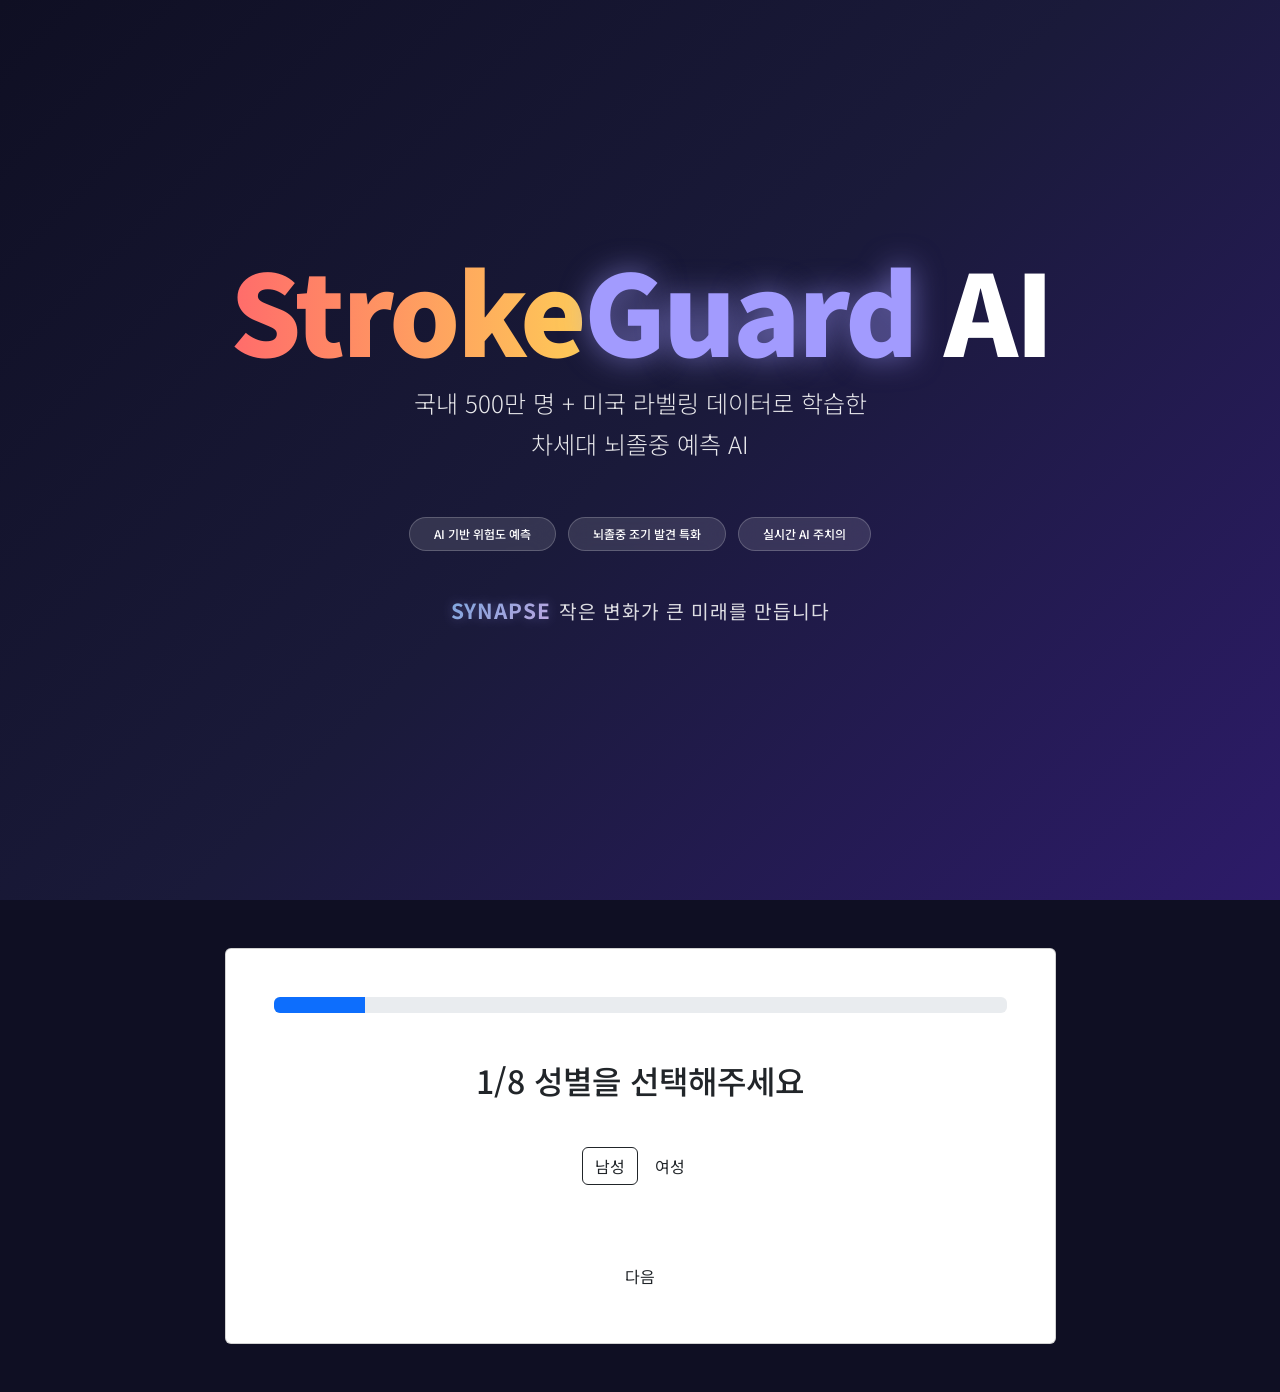
==== templates/index.html @ 47cb6ace "Update index.html" ====
<!DOCTYPE html>
<html lang="ko">
<head>
    <meta charset="UTF-8">
    <meta name="viewport" content="width=device-width, initial-scale=1">
    <title>StrokeGuard AI</title>

    <link href="https://cdn.jsdelivr.net/npm/bootstrap@5.3.3/dist/css/bootstrap.min.css" rel="stylesheet">
    <link href="https://fonts.googleapis.com/css2?family=Noto+Sans+KR:wght@300;400;500;700&display=swap" rel="stylesheet">
    <link href="https://cdnjs.cloudflare.com/ajax/libs/font-awesome/6.5.0/css/all.min.css" rel="stylesheet">

    <style>
        body {margin:0;background:#0f0f23;color:white;font-family:'Noto Sans KR',sans-serif;overflow-x:hidden}

        .hero{
            min-height:100vh;
            background:linear-gradient(135deg,#0f0f23 0%,#1a1a3a 50%,#2d1b69 100%);
            display:flex;align-items:center;justify-content:center;position:relative
        }
        .hero::before{
            content:'';position:absolute;top:0;left:0;right:0;bottom:0;
            background:url('https://images.unsplash.com/photo-1638207213803-3c093c7cd506?auto=format&fit=crop&q=80') center/cover;opacity:0.15
        }
        .hero-content{position:relative;z-index:2;max-width:900px;text-align:center;padding:0 20px}

        .title{font-size:clamp(4rem,10vw,7rem);font-weight:900;letter-spacing:-3px;margin:0 0 1.5rem;line-height:0.9;}
        .stroke{background:linear-gradient(90deg,#ff6b6b,#feca57);-webkit-background-clip:text;-webkit-text-fill-color:transparent;}
        .guard{color:#a29bfe;text-shadow:0 0 30px rgba(162,155,254,0.6)}

        .subtitle{font-size:1.5rem;font-weight:300;margin-bottom:3rem;opacity:0.9;line-height:1.7}

        .badge{
            background:rgba(255,255,255,0.12);
            backdrop-filter:blur(10px);
            border:1px solid rgba(255,255,255,0.2);
            padding:10px 24px;border-radius:50px;font-weight:500;margin:4px
        }

        /* 시냅스 문구 - 캡처 디자인 재현 */
        .tagline{
            margin-top:40px;
            font-size:1.2rem;
            opacity:0.85;
            letter-spacing:1px;
        }
        .tagline .icon{
            font-weight:700;
            font-size:1.3rem;
            margin-right:8px;
            background:linear-gradient(135deg,#8ec5fc,#e0c3fc);
            -webkit-background-clip:text;
            -webkit-text-fill-color:transparent;
            text-shadow:0 0 12px rgba(160,160,255,0.4);
        }

        /* 결과창 색감 개선 */
        .result-high{
            background:linear-gradient(135deg,#ff4d4d,#ff7b6b,#ff9966) !important;
        }
        .result-low{
            background:linear-gradient(135deg,#3aa0ff,#5bbcff,#6bc1ff) !important;
        }

        .result-text-box{
            word-break:break-word;
            white-space:pre-line;
            font-size:1.45rem;
            line-height:1.8;
            padding:25px;
            margin-top:15px;
        }
    </style>
</head>

<body>

<!-- HERO -->
<div class="hero">
    <div class="hero-content">

        <h1 class="title"><span class="stroke">Stroke</span><span class="guard">Guard</span> AI</h1>

        <p class="subtitle">국내 500만 명 + 미국 라벨링 데이터로 학습한<br>차세대 뇌졸중 예측 AI</p>

        <div class="badges">
            <span class="badge">AI 기반 위험도 예측</span>
            <span class="badge">뇌졸중 조기 발견 특화</span>
            <span class="badge">실시간 AI 주치의</span>
        </div>

        <p class="tagline text-center">
            <span class="icon">SYNAPSE</span>작은 변화가 큰 미래를 만듭니다
        </p>

    </div>
</div>


<!-- SURVEY -->
<div class="container my-5" id="survey">
    <div class="row justify-content-center">
        <div class="col-lg-9">
            <div class="card p-5">

                <div class="progress mb-5"><div class="progress-bar" id="prog" style="width:12.5%"></div></div>
                <h2 class="text-center mb-5" id="question">1/8 성별을 선택해주세요</h2>

                <div id="step1" class="text-center mb-4">
                    <button class="btn btn-opt active" data-value="1">남성</button>
                    <button class="btn btn-opt" data-value="2">여성</button>
                </div>

                <div id="step2" class="d-none text-center">
                    <input type="number" class="form-control form-control-lg text-center" id="age" placeholder="나이 (예: 65)">
                </div>

                <div id="step3" class="d-none text-center">
                    <input type="number" class="form-control form-control-lg text-center" id="height" placeholder="키 (cm)">
                    <input type="number" class="form-control form-control-lg text-center mt-3" id="weight" placeholder="몸무게 (kg)">
                </div>

                <div id="step4" class="d-none text-center"><input type="number" class="form-control form-control-lg text-center" id="sbp" placeholder="수축기 혈압 (예: 140)"></div>
                <div id="step5" class="d-none text-center"><input type="number" class="form-control form-control-lg text-center" id="dbp" placeholder="이완기 혈압 (예: 90)"></div>
                <div id="step6" class="d-none text-center"><input type="number" class="form-control form-control-lg text-center" id="glucose" placeholder="공복 혈당 (예: 120)"></div>

                <div id="step7" class="d-none text-center mb-4">
                    <p class="fs-3 fw-bold mb-4">흡연하시나요?</p>
                    <button class="btn btn-opt active" data-value="0">아니오</button>
                    <button class="btn btn-opt" data-value="1">예</button>
                </div>

                <div id="step8" class="d-none text-center mb-4">
                    <p class="fs-3 fw-bold mb-4">음주하시나요?</p>
                    <button class="btn btn-opt active" data-value="0">아니오</button>
                    <button class="btn btn-opt" data-value="1">예</button>
                </div>

                <div class="text-center mt-5">
                    <button id="prev" class="btn btn-outline-secondary btn-lg me-4 d-none">이전</button>
                    <button id="next" class="btn btn-step">다음</button>
                    <button id="submit" class="btn btn-danger btn-lg d-none">지금 예측하기</button>
                </div>

            </div>
        </div>
    </div>
</div>

<!-- RESULT -->
<div class="container my-5 d-none" id="result">
    <div class="row justify-content-center">
        <div class="col-lg-8">
            <div class="card p-5 text-white text-center" id="resultCard"></div>
        </div>
    </div>
</div>

<script>
const questions = [
    "성별을 선택해주세요",
    "나이를 입력해주세요",
    "키와 몸무게를 입력해주세요 (BMI 자동 계산)",
    "수축기 혈압을 입력해주세요",
    "이완기 혈압을 입력해주세요",
    "공복 혈당을 입력해주세요",
    "흡연하시나요?",
    "음주하시나요?"
];

let step = 1;
const data = { gender:1, smoking:0, drinking:0 };

document.querySelectorAll(".btn-opt").forEach(b=>{
    b.onclick = ()=> {
        b.parentNode.querySelectorAll(".btn-opt").forEach(x=>x.classList.remove("active"));
        b.classList.add("active");
    }
});

document.getElementById("next").onclick = ()=>{

    if(step===1) data.gender = document.querySelector("#step1 .active").dataset.value;
    if(step===7) data.smoking = document.querySelector("#step7 .active").dataset.value;
    if(step===8) data.drinking = document.querySelector("#step8 .active").dataset.value;

    if(step===2){
        let age = document.getElementById("age").value;
        if(!age){alert("나이를 입력해주세요");return;}
        data.age = parseFloat(age);
    }

    if(step===3){
        let h = document.getElementById("height").value;
        let w = document.getElementById("weight").value;
        if(!h || !w){ alert("키와 몸무게를 모두 입력해주세요"); return; }
        data.bmi = (w / ((h/100)**2)).toFixed(1);
    }

    if(step===4){
        let v = document.getElementById("sbp").value;
        if(!v){alert("수축기 혈압을 입력해주세요");return;}
        data.sbp = parseFloat(v);
    }

    if(step===5){
        let v = document.getElementById("dbp").value;
        if(!v){alert("이완기 혈압을 입력해주세요");return;}
        data.dbp = parseFloat(v);
    }

    if(step===6){
        let v = document.getElementById("glucose").value;
        if(!v){alert("공복 혈당을 입력해주세요");return;}
        data.glucose = parseFloat(v);
    }

    if(step < 8){
        document.getElementById("step"+step).classList.add("d-none");
        step++;
        document.getElementById("step"+step).classList.remove("d-none");

        document.getElementById("question").innerText = step+"/8 "+questions[step-1];
        document.getElementById("prog").style.width = (step/8)*100 + "%";
        document.getElementById("prev").classList.remove("d-none");

        if(step===8){
            document.getElementById("next").classList.add("d-none");
            document.getElementById("submit").classList.remove("d-none");
        }
    }
};

document.getElementById("prev").onclick = ()=>{
    document.getElementById("step"+step).classList.add("d-none");
    step--;
    document.getElementById("step"+step).classList.remove("d-none");

    document.getElementById("question").innerText = step+"/8 "+questions[step-1];
    document.getElementById("prog").style.width = (step/8)*100 + "%";

    if(step===1) document.getElementById("prev").classList.add("d-none");
    document.getElementById("submit").classList.add("d-none");
    document.getElementById("next").classList.remove("d-none");
};

document.getElementById("submit").onclick = ()=>{

    document.getElementById("survey").classList.add("d-none");
    document.getElementById("result").classList.remove("d-none");

    document.getElementById("resultCard").innerHTML = `
        <h2>AI가 분석 중입니다...</h2>
        <div class="spinner-border text-light" style="width:4rem;height:4rem"></div>
        <p class="mt-4 fs-4">잠시만 기다려주세요</p>
    `;

    fetch("/predict", {
        method:"POST",
        headers:{ "Content-Type":"application/json" },
        body:JSON.stringify(data)
    })
    .then(r=>r.json())
    .then(res=>{
        const card = document.getElementById("resultCard");

        card.classList.remove("result-high","result-low");
        card.classList.add(res.risk_class);

        card.innerHTML = `
            <h1 class="display-1 fw-bold mb-3">${res.prob}%</h1>
            <h2 class="display-5 mb-4">${res.risk_text}군</h2>

            <div class="result-text-box">${res.advice}</div>

            <p class="mt-4" style="font-size:1rem;opacity:0.85;">
                조언 생성 모델: <strong>Groq LLaMA-3.1-8B-Instant</strong>
            </p>

            <button class="btn btn-light btn-lg mt-5 px-5" onclick="location.reload()">다시 검사하기</button>
        `;
    })
    .catch(()=>{
        document.getElementById("resultCard").innerHTML = `
            <h2>서버 오류 발생</h2>
            <button class="btn btn-light mt-4" onclick="location.reload()">다시 시도</button>
        `;
    });
};
</script>

</body>
</html>
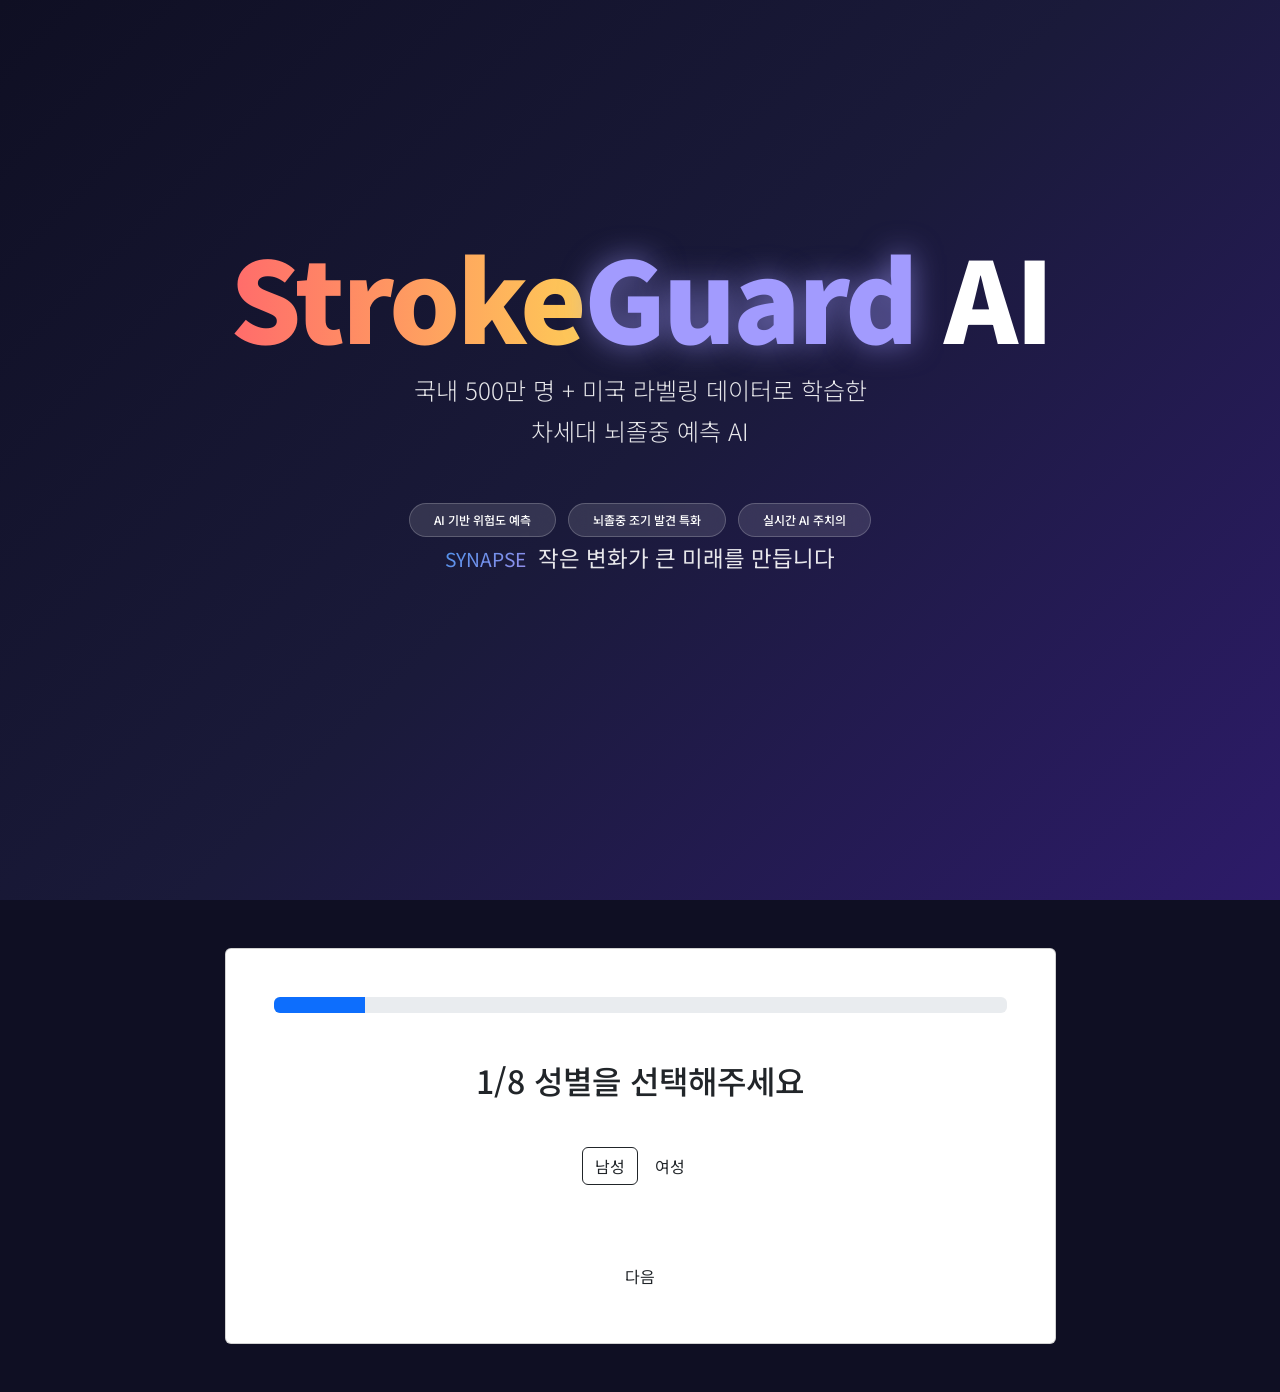
==== commit cf284366: "Update index.html" ====
--- a/templates/index.html
+++ b/templates/index.html
@@ -37,21 +37,21 @@
         }
 
         /* 시냅스 문구 - 캡처 디자인 재현 */
-        .tagline{
-            margin-top:40px;
-            font-size:1.2rem;
-            opacity:0.85;
-            letter-spacing:1px;
-        }
-        .tagline .icon{
-            font-weight:700;
-            font-size:1.3rem;
-            margin-right:8px;
-            background:linear-gradient(135deg,#8ec5fc,#e0c3fc);
-            -webkit-background-clip:text;
-            -webkit-text-fill-color:transparent;
-            text-shadow:0 0 12px rgba(160,160,255,0.4);
-        }
+        .tagline{font-size:1.4rem;font-weight:400;opacity:0.9;margin-bottom: 80px;}
+        .icon{margin-right:12px;background:linear-gradient(135deg,#54a0ff,#a29bfe);-webkit-background-clip:text;-webkit-text-fill-color:transparent;font-size: 1.2rem !important;}
+
+        /* 스크롤 힌트 애니메이션 */
+        .animated-hint {
+            position: absolute;
+            bottom: 40px;
+            left: 0;
+            right: 0;
+            text-align: center;
+            font-size: 1.2rem;
+            opacity: 0.75;
+            animation: scrollFade 1.8s infinite ease-in-out;
+        }
+        
 
         /* 결과창 색감 개선 */
         .result-high{
@@ -164,7 +164,7 @@
     "이완기 혈압을 입력해주세요",
     "공복 혈당을 입력해주세요",
     "흡연하시나요?",
-    "음주하시나요?"
+    "음주하시나요?(주 1회 이상 기준)"
 ];
 
 let step = 1;
@@ -269,16 +269,27 @@
         card.innerHTML = `
             <h1 class="display-1 fw-bold mb-3">${res.prob}%</h1>
             <h2 class="display-5 mb-4">${res.risk_text}군</h2>
-
-            <div class="result-text-box">${res.advice}</div>
-
-            <p class="mt-4" style="font-size:1rem;opacity:0.85;">
-                조언 생성 모델: <strong>Groq LLaMA-3.1-8B-Instant</strong>
-            </p>
-
-            <button class="btn btn-light btn-lg mt-5 px-5" onclick="location.reload()">다시 검사하기</button>
-        `;
-    })
+        
+            <!-- 위험군 기준 안내 -->
+            <div class="p-4 mb-4" 
+                 style="background:rgba(255,255,255,0.12); border-radius:20px; backdrop-filter:blur(10px); text-align:left;">
+                <h4 class="fw-bold mb-3">📊 위험군 분류 기준</h4>
+                <p style="margin:0; line-height:1.7; font-size:1.1rem;">
+                    • <strong>저위험군</strong> : 예측 확률 <strong>< 3%</strong><br>
+                    • <strong>중위험군</strong> : <strong>3% ~ 10%</strong><br>
+                    • <strong>고위험군</strong> : <strong>10% 이상</strong>
+                </p>
+            </div>
+
+    <div class="result-text-box">${res.advice}</div>
+
+    <p class="mt-4" style="font-size:1rem;opacity:0.85;">
+        조언 생성 모델: <strong>Groq LLaMA-3.1-8B-Instant</strong>
+    </p>
+
+    <button class="btn btn-light btn-lg mt-5 px-5" onclick="location.reload()">다시 검사하기</button>
+`;
+
     .catch(()=>{
         document.getElementById("resultCard").innerHTML = `
             <h2>서버 오류 발생</h2>
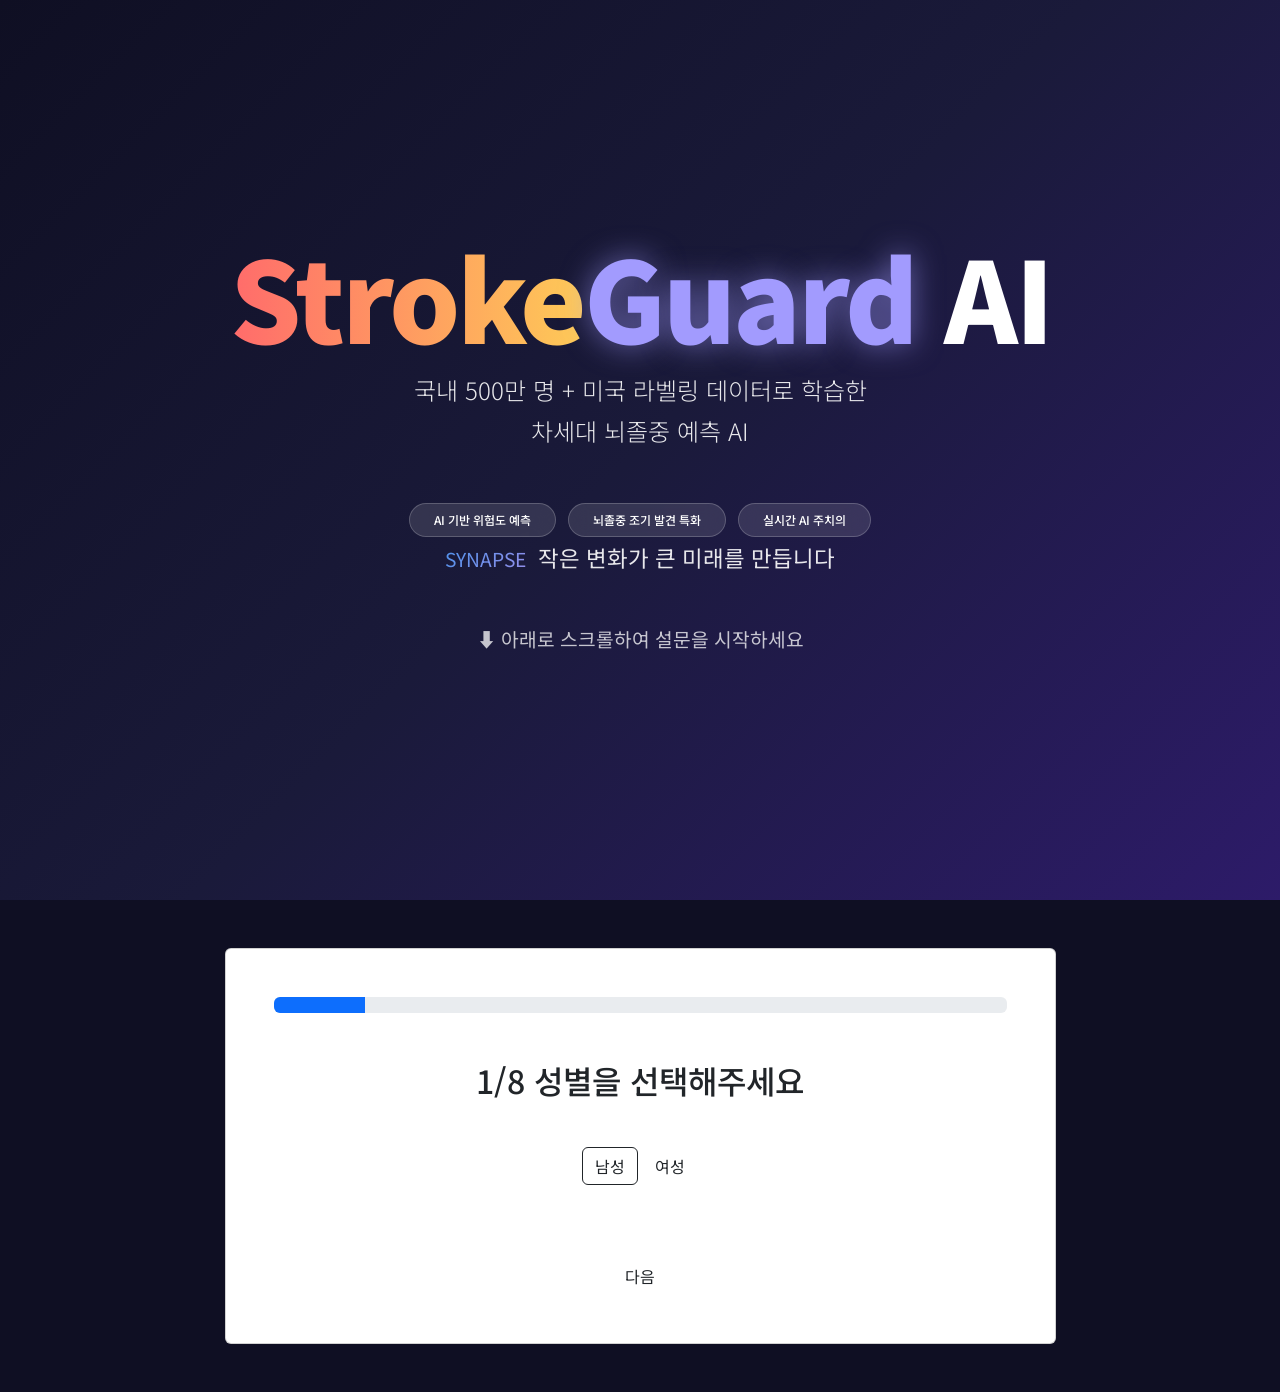
==== commit 5a6c7f38: "Update index.html" ====
--- a/templates/index.html
+++ b/templates/index.html
@@ -88,9 +88,13 @@
             <span class="badge">실시간 AI 주치의</span>
         </div>
 
-        <p class="tagline text-center">
-            <span class="icon">SYNAPSE</span>작은 변화가 큰 미래를 만듭니다
-        </p>
+        <div class="scroll-hint animated-hint" style="bottom: 1px;">
+            ⬇ 아래로 스크롤하여 설문을 시작하세요
+        </div>
+
+        <p class="tagline"><span class="icon">SYNAPSE</span>작은 변화가 큰 미래를 만듭니다</p>
+
+
 
     </div>
 </div>
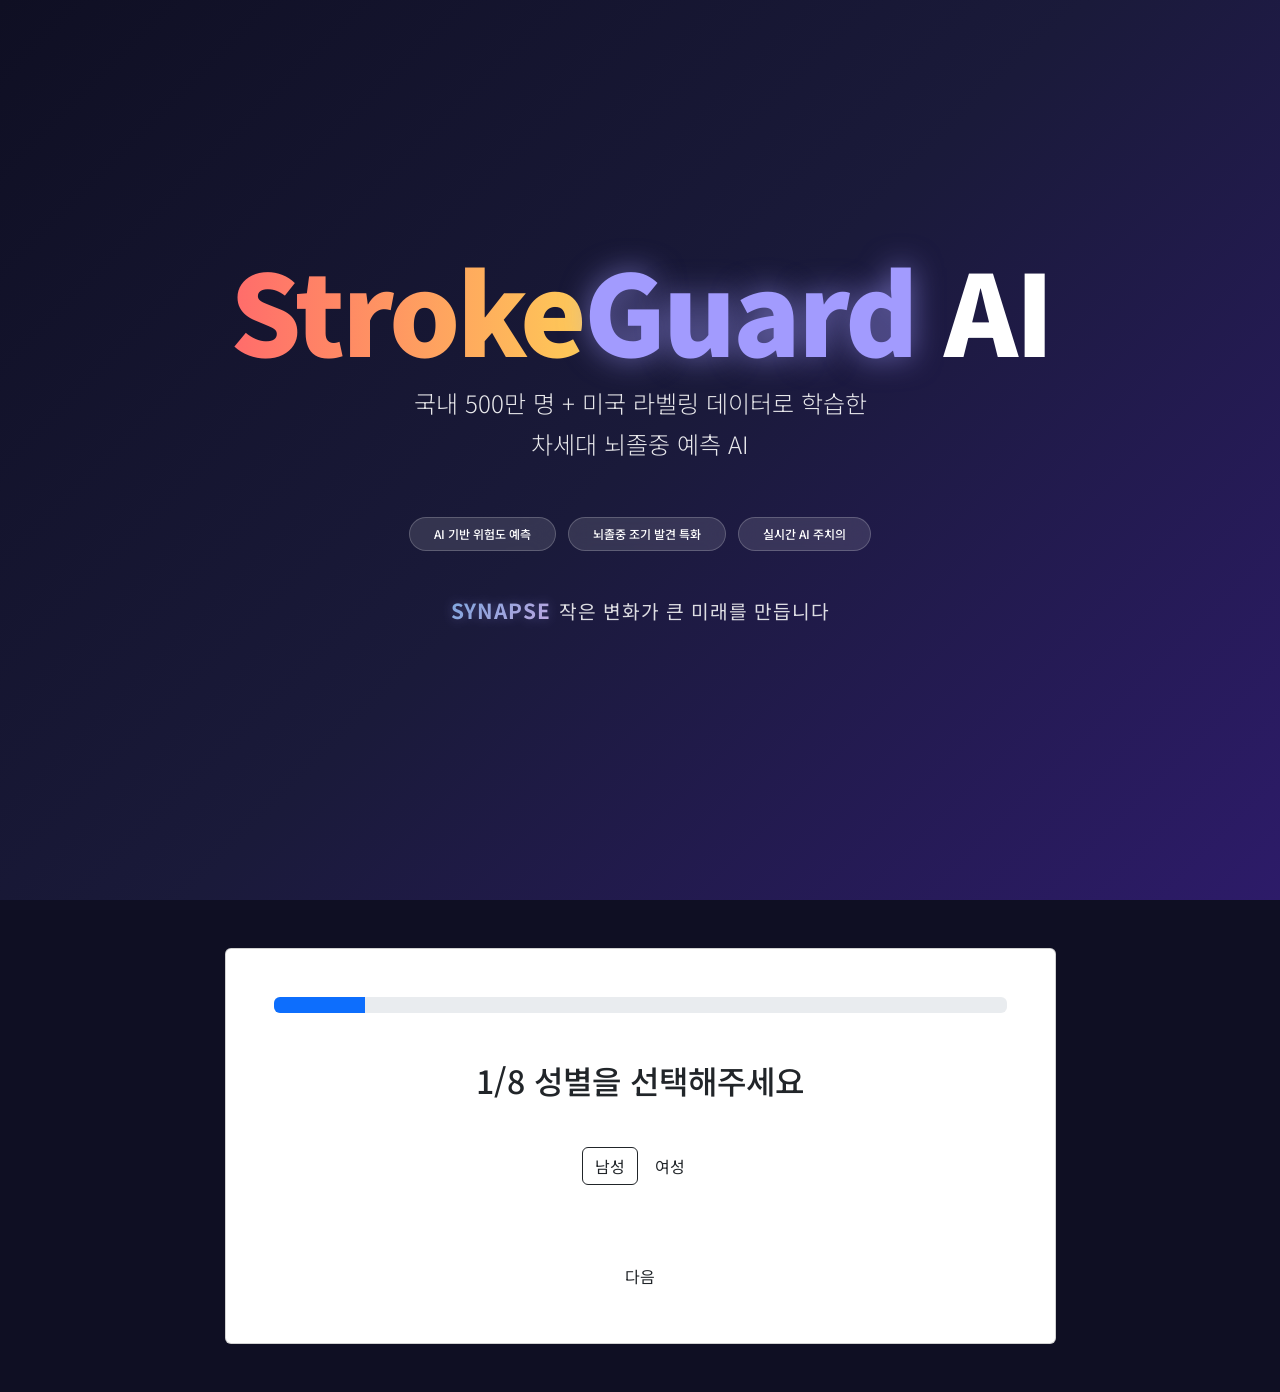
==== commit 083375ad: "Add files via upload" ====
--- a/templates/index.html
+++ b/templates/index.html
@@ -37,21 +37,21 @@
         }
 
         /* 시냅스 문구 - 캡처 디자인 재현 */
-        .tagline{font-size:1.4rem;font-weight:400;opacity:0.9;margin-bottom: 80px;}
-        .icon{margin-right:12px;background:linear-gradient(135deg,#54a0ff,#a29bfe);-webkit-background-clip:text;-webkit-text-fill-color:transparent;font-size: 1.2rem !important;}
-
-        /* 스크롤 힌트 애니메이션 */
-        .animated-hint {
-            position: absolute;
-            bottom: 40px;
-            left: 0;
-            right: 0;
-            text-align: center;
-            font-size: 1.2rem;
-            opacity: 0.75;
-            animation: scrollFade 1.8s infinite ease-in-out;
-        }
-        
+        .tagline{
+            margin-top:40px;
+            font-size:1.2rem;
+            opacity:0.85;
+            letter-spacing:1px;
+        }
+        .tagline .icon{
+            font-weight:700;
+            font-size:1.3rem;
+            margin-right:8px;
+            background:linear-gradient(135deg,#8ec5fc,#e0c3fc);
+            -webkit-background-clip:text;
+            -webkit-text-fill-color:transparent;
+            text-shadow:0 0 12px rgba(160,160,255,0.4);
+        }
 
         /* 결과창 색감 개선 */
         .result-high{
@@ -88,13 +88,9 @@
             <span class="badge">실시간 AI 주치의</span>
         </div>
 
-        <div class="scroll-hint animated-hint" style="bottom: 1px;">
-            ⬇ 아래로 스크롤하여 설문을 시작하세요
-        </div>
-
-        <p class="tagline"><span class="icon">SYNAPSE</span>작은 변화가 큰 미래를 만듭니다</p>
-
-
+        <p class="tagline text-center">
+            <span class="icon">SYNAPSE</span>작은 변화가 큰 미래를 만듭니다
+        </p>
 
     </div>
 </div>
@@ -168,7 +164,7 @@
     "이완기 혈압을 입력해주세요",
     "공복 혈당을 입력해주세요",
     "흡연하시나요?",
-    "음주하시나요?(주 1회 이상 기준)"
+    "음주하시나요?"
 ];
 
 let step = 1;
@@ -273,27 +269,16 @@
         card.innerHTML = `
             <h1 class="display-1 fw-bold mb-3">${res.prob}%</h1>
             <h2 class="display-5 mb-4">${res.risk_text}군</h2>
-        
-            <!-- 위험군 기준 안내 -->
-            <div class="p-4 mb-4" 
-                 style="background:rgba(255,255,255,0.12); border-radius:20px; backdrop-filter:blur(10px); text-align:left;">
-                <h4 class="fw-bold mb-3">📊 위험군 분류 기준</h4>
-                <p style="margin:0; line-height:1.7; font-size:1.1rem;">
-                    • <strong>저위험군</strong> : 예측 확률 <strong>< 3%</strong><br>
-                    • <strong>중위험군</strong> : <strong>3% ~ 10%</strong><br>
-                    • <strong>고위험군</strong> : <strong>10% 이상</strong>
-                </p>
-            </div>
-
-    <div class="result-text-box">${res.advice}</div>
-
-    <p class="mt-4" style="font-size:1rem;opacity:0.85;">
-        조언 생성 모델: <strong>Groq LLaMA-3.1-8B-Instant</strong>
-    </p>
-
-    <button class="btn btn-light btn-lg mt-5 px-5" onclick="location.reload()">다시 검사하기</button>
-`;
-
+
+            <div class="result-text-box">${res.advice}</div>
+
+            <p class="mt-4" style="font-size:1rem;opacity:0.85;">
+                조언 생성 모델: <strong>Groq LLaMA-3.1-8B-Instant</strong>
+            </p>
+
+            <button class="btn btn-light btn-lg mt-5 px-5" onclick="location.reload()">다시 검사하기</button>
+        `;
+    })
     .catch(()=>{
         document.getElementById("resultCard").innerHTML = `
             <h2>서버 오류 발생</h2>
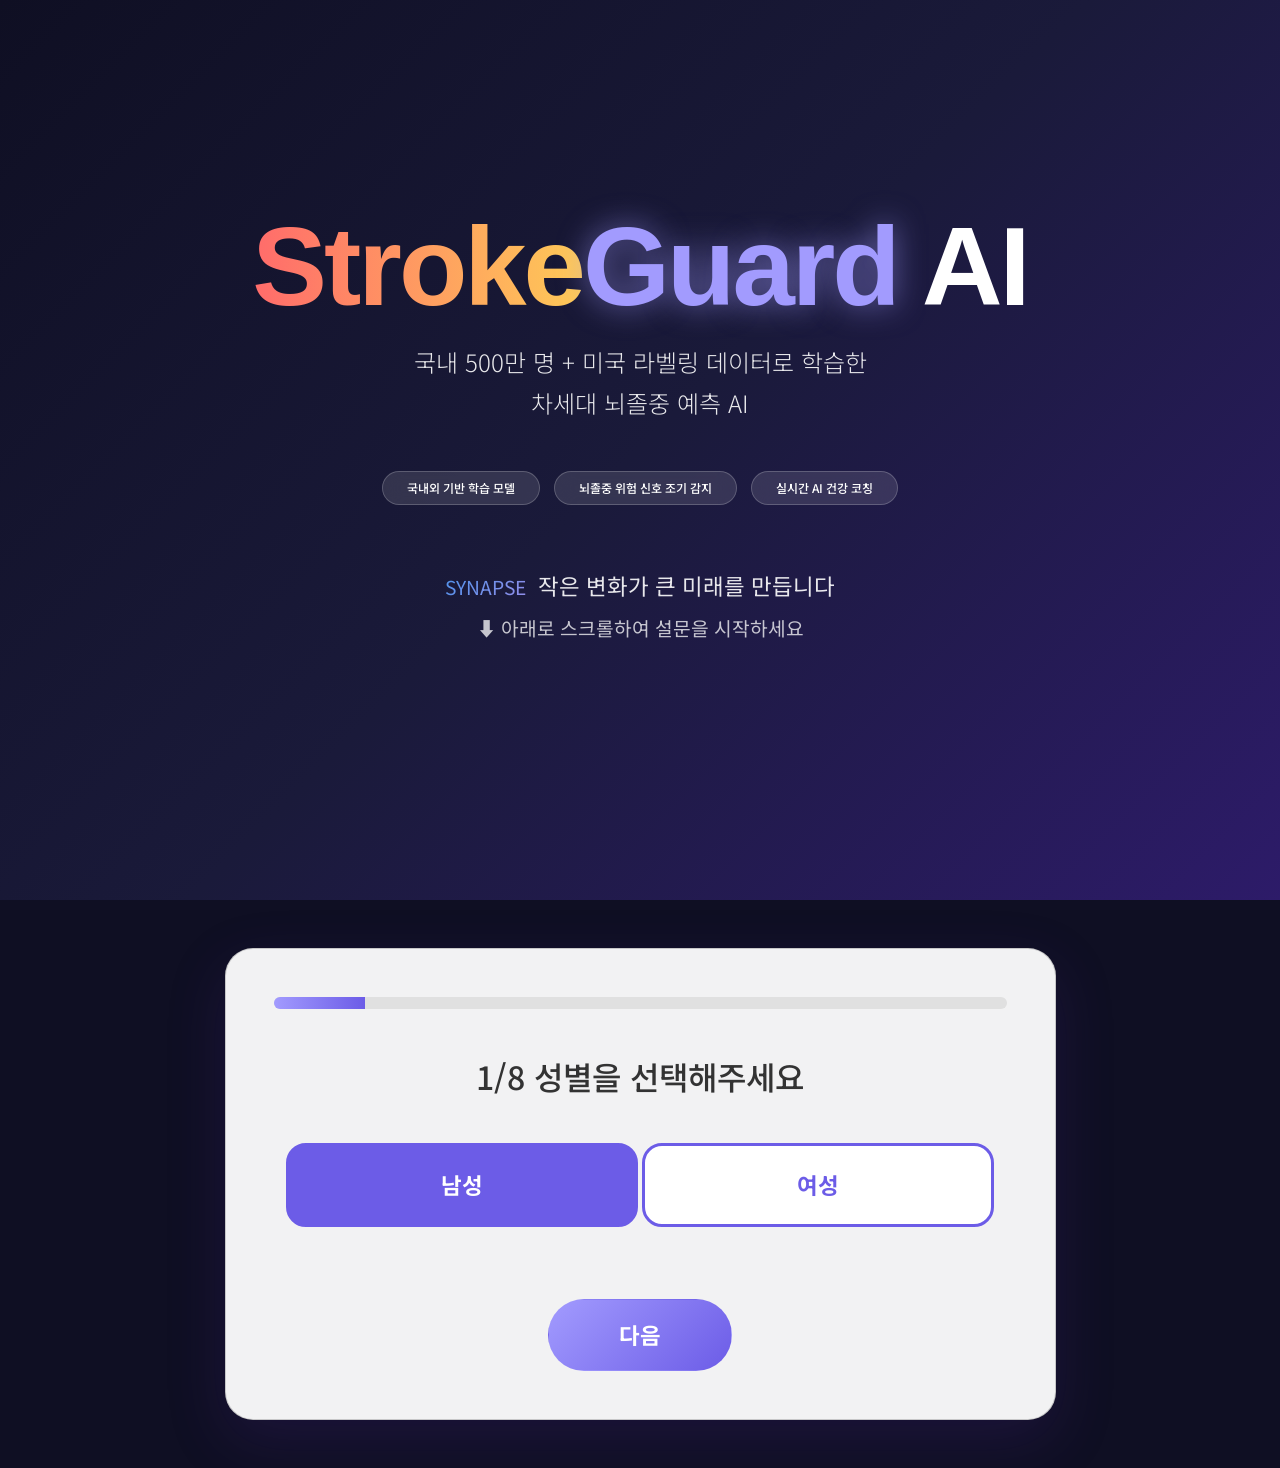
==== commit e66a4883: "Update index.html" ====
--- a/templates/index.html
+++ b/templates/index.html
@@ -4,71 +4,37 @@
     <meta charset="UTF-8">
     <meta name="viewport" content="width=device-width, initial-scale=1">
     <title>StrokeGuard AI</title>
-
     <link href="https://cdn.jsdelivr.net/npm/bootstrap@5.3.3/dist/css/bootstrap.min.css" rel="stylesheet">
-    <link href="https://fonts.googleapis.com/css2?family=Noto+Sans+KR:wght@300;400;500;700&display=swap" rel="stylesheet">
+    <link href="https://fonts.googleapis.com/css2?family=Yoon+Gothic+700:wght@700&family=Noto+Sans+KR:wght@300;400;500;700&display=swap" rel="stylesheet">
     <link href="https://cdnjs.cloudflare.com/ajax/libs/font-awesome/6.5.0/css/all.min.css" rel="stylesheet">
 
     <style>
         body {margin:0;background:#0f0f23;color:white;font-family:'Noto Sans KR',sans-serif;overflow-x:hidden}
-
-        .hero{
-            min-height:100vh;
-            background:linear-gradient(135deg,#0f0f23 0%,#1a1a3a 50%,#2d1b69 100%);
-            display:flex;align-items:center;justify-content:center;position:relative
-        }
-        .hero::before{
-            content:'';position:absolute;top:0;left:0;right:0;bottom:0;
-            background:url('https://images.unsplash.com/photo-1638207213803-3c093c7cd506?auto=format&fit=crop&q=80') center/cover;opacity:0.15
-        }
-        .hero-content{position:relative;z-index:2;max-width:900px;text-align:center;padding:0 20px}
-
-        .title{font-size:clamp(4rem,10vw,7rem);font-weight:900;letter-spacing:-3px;margin:0 0 1.5rem;line-height:0.9;}
-        .stroke{background:linear-gradient(90deg,#ff6b6b,#feca57);-webkit-background-clip:text;-webkit-text-fill-color:transparent;}
+        .hero{min-height:100vh;background:linear-gradient(135deg,#0f0f23,#1a1a3a,#2d1b69);display:flex;align-items:center;justify-content:center;position:relative}
+        .hero::before{content:'';position:absolute;top:0;left:0;right:0;bottom:0;background:url('https://images.unsplash.com/photo-1638207213803-3c093c7cd506?ixlib=rb-4.0.3&auto=format&fit=crop&q=80') center/cover;opacity:0.15}
+        .hero-content{position:relative;z-index:2;max-width:900px;text-align:center;padding:0 20px;}
+        .title{font-size:clamp(4rem,10vw,7rem);font-weight:900;letter-spacing:-3px;margin:0 0 1.5rem;line-height:0.9;font-family:'Yoon Gothic 700',sans-serif}
+        .stroke{background:linear-gradient(90deg,#ff6b6b,#feca57);-webkit-background-clip:text;-webkit-text-fill-color:transparent}
         .guard{color:#a29bfe;text-shadow:0 0 30px rgba(162,155,254,0.6)}
-
-        .subtitle{font-size:1.5rem;font-weight:300;margin-bottom:3rem;opacity:0.9;line-height:1.7}
-
-        .badge{
-            background:rgba(255,255,255,0.12);
-            backdrop-filter:blur(10px);
-            border:1px solid rgba(255,255,255,0.2);
-            padding:10px 24px;border-radius:50px;font-weight:500;margin:4px
-        }
-
-        /* 시냅스 문구 - 캡처 디자인 재현 */
-        .tagline{
-            margin-top:40px;
-            font-size:1.2rem;
-            opacity:0.85;
-            letter-spacing:1px;
-        }
-        .tagline .icon{
-            font-weight:700;
-            font-size:1.3rem;
-            margin-right:8px;
-            background:linear-gradient(135deg,#8ec5fc,#e0c3fc);
-            -webkit-background-clip:text;
-            -webkit-text-fill-color:transparent;
-            text-shadow:0 0 12px rgba(160,160,255,0.4);
-        }
-
-        /* 결과창 색감 개선 */
-        .result-high{
-            background:linear-gradient(135deg,#ff4d4d,#ff7b6b,#ff9966) !important;
-        }
-        .result-low{
-            background:linear-gradient(135deg,#3aa0ff,#5bbcff,#6bc1ff) !important;
-        }
-
-        .result-text-box{
-            word-break:break-word;
-            white-space:pre-line;
-            font-size:1.45rem;
-            line-height:1.8;
-            padding:25px;
-            margin-top:15px;
-        }
+        .subtitle{font-size:1.5rem;font-weight:300;margin:0 0 3rem;opacity:0.9;line-height:1.7}
+        .badges{display:flex;flex-wrap:wrap;gap:14px;justify-content:center;margin:0 0 4rem}
+        .badge{background:rgba(255,255,255,0.12);backdrop-filter:blur(10px);border:1px solid rgba(255,255,255,0.2);padding:10px 24px;border-radius:50px;font-weight:500;transition:all 0.3s}
+        .badge:hover{background:rgba(162,155,254,0.3);transform:translateY(-3px)}
+        .tagline{font-size:1.4rem;font-weight:400;opacity:0.9;margin-bottom:80px;}
+        .icon{margin-right:12px;background:linear-gradient(135deg,#54a0ff,#a29bfe);-webkit-background-clip:text;-webkit-text-fill-color:transparent;font-size:1.2rem!important}
+        .animated-hint{position:absolute;bottom:40px;left:0;right:0;text-align:center;font-size:1.2rem;opacity:.75;animation:scrollFade 1.8s infinite ease-in-out}
+        @keyframes scrollFade{0%{opacity:.3;transform:translateY(0)}50%{opacity:1;transform:translateY(6px)}100%{opacity:.3;transform:translateY(0)}}
+        .card{background:rgba(255,255,255,0.95);color:#333;border-radius:28px;box-shadow:0 20px 60px rgba(80,40,150,0.2);}
+        .btn-opt{width:48%;padding:22px;font-size:1.4rem;border:3px solid #6c5ce7;border-radius:20px;background:white;color:#6c5ce7;font-weight:700}
+        .btn-opt.active,.btn-opt:hover{background:#6c5ce7;color:white}
+        .btn-step{background:linear-gradient(135deg,#a29bfe,#6c5ce7);color:white;padding:18px 70px;border-radius:50px;font-size:1.4rem;font-weight:700}
+        .progress{height:12px;border-radius:12px;background:#e0e0e0}
+        .progress-bar{background:linear-gradient(90deg,#a29bfe,#6c5ce7)}
+        .scroll-hint{font-size:0.9rem!important;bottom:10px!important;opacity:.8}
+        .result-high{background:#ff6b6b!important;color:white!important}
+        .result-low{background:#6c5ce7!important;color:white!important}
+        #resultCard{background:rgba(255,255,255,0.05);color:white;border-radius:30px}
+        .result-text-box{font-size:1.3rem;line-height:1.7;margin-top:20px;opacity:.95}
     </style>
 </head>
 
@@ -77,21 +43,17 @@
 <!-- HERO -->
 <div class="hero">
     <div class="hero-content">
-
         <h1 class="title"><span class="stroke">Stroke</span><span class="guard">Guard</span> AI</h1>
-
         <p class="subtitle">국내 500만 명 + 미국 라벨링 데이터로 학습한<br>차세대 뇌졸중 예측 AI</p>
 
         <div class="badges">
-            <span class="badge">AI 기반 위험도 예측</span>
-            <span class="badge">뇌졸중 조기 발견 특화</span>
-            <span class="badge">실시간 AI 주치의</span>
+            <span class="badge">국내외 기반 학습 모델</span>
+            <span class="badge">뇌졸중 위험 신호 조기 감지</span>
+            <span class="badge">실시간 AI 건강 코칭</span>
         </div>
 
-        <p class="tagline text-center">
-            <span class="icon">SYNAPSE</span>작은 변화가 큰 미래를 만듭니다
-        </p>
-
+        <div class="animated-hint">⬇ 아래로 스크롤하여 설문을 시작하세요</div>
+        <p class="tagline"><span class="icon">SYNAPSE</span>작은 변화가 큰 미래를 만듭니다</p>
     </div>
 </div>
 
@@ -100,39 +62,54 @@
 <div class="container my-5" id="survey">
     <div class="row justify-content-center">
         <div class="col-lg-9">
+
             <div class="card p-5">
-
                 <div class="progress mb-5"><div class="progress-bar" id="prog" style="width:12.5%"></div></div>
+
                 <h2 class="text-center mb-5" id="question">1/8 성별을 선택해주세요</h2>
 
-                <div id="step1" class="text-center mb-4">
-                    <button class="btn btn-opt active" data-value="1">남성</button>
-                    <button class="btn btn-opt" data-value="2">여성</button>
-                </div>
-
-                <div id="step2" class="d-none text-center">
-                    <input type="number" class="form-control form-control-lg text-center" id="age" placeholder="나이 (예: 65)">
-                </div>
-
-                <div id="step3" class="d-none text-center">
-                    <input type="number" class="form-control form-control-lg text-center" id="height" placeholder="키 (cm)">
-                    <input type="number" class="form-control form-control-lg text-center mt-3" id="weight" placeholder="몸무게 (kg)">
-                </div>
-
-                <div id="step4" class="d-none text-center"><input type="number" class="form-control form-control-lg text-center" id="sbp" placeholder="수축기 혈압 (예: 140)"></div>
-                <div id="step5" class="d-none text-center"><input type="number" class="form-control form-control-lg text-center" id="dbp" placeholder="이완기 혈압 (예: 90)"></div>
-                <div id="step6" class="d-none text-center"><input type="number" class="form-control form-control-lg text-center" id="glucose" placeholder="공복 혈당 (예: 120)"></div>
-
-                <div id="step7" class="d-none text-center mb-4">
-                    <p class="fs-3 fw-bold mb-4">흡연하시나요?</p>
-                    <button class="btn btn-opt active" data-value="0">아니오</button>
-                    <button class="btn btn-opt" data-value="1">예</button>
-                </div>
-
-                <div id="step8" class="d-none text-center mb-4">
-                    <p class="fs-3 fw-bold mb-4">음주하시나요?</p>
-                    <button class="btn btn-opt active" data-value="0">아니오</button>
-                    <button class="btn btn-opt" data-value="1">예</button>
+                <!-- STEP 1 -->
+                <div id="step1" class="text-center mb-4 step-block">
+                    <button class="btn-opt active" data-value="1">남성</button>
+                    <button class="btn-opt" data-value="0">여성</button>
+                </div>
+
+                <!-- STEP 2 -->
+                <div id="step2" class="d-none step-block text-center">
+                    <input type="number" id="age" class="form-control form-control-lg text-center" placeholder="만 나이 (예: 45)">
+                </div>
+
+                <!-- STEP 3 -->
+                <div id="step3" class="d-none step-block text-center">
+                    <input type="number" id="height" class="form-control form-control-lg text-center" placeholder="키 (cm)">
+                    <input type="number" id="weight" class="form-control form-control-lg text-center mt-3" placeholder="몸무게 (kg)">
+                </div>
+
+                <!-- STEP 4 -->
+                <div id="step4" class="d-none step-block text-center">
+                    <input type="number" id="sbp" class="form-control form-control-lg text-center" placeholder="수축기 혈압 (예: 130)">
+                </div>
+
+                <!-- STEP 5 -->
+                <div id="step5" class="d-none step-block text-center">
+                    <input type="number" id="dbp" class="form-control form-control-lg text-center" placeholder="이완기 혈압 (예: 85)">
+                </div>
+
+                <!-- STEP 6 -->
+                <div id="step6" class="d-none step-block text-center">
+                    <input type="number" id="glucose" class="form-control form-control-lg text-center" placeholder="공복 혈당 (예: 110)">
+                </div>
+
+                <!-- STEP 7 -->
+                <div id="step7" class="d-none step-block text-center mb-4">
+                    <button class="btn-opt active" data-value="0">비흡연</button>
+                    <button class="btn-opt" data-value="1">흡연</button>
+                </div>
+
+                <!-- STEP 8 -->
+                <div id="step8" class="d-none step-block text-center mb-4">
+                    <button class="btn-opt active" data-value="0">주 1회 미만</button>
+                    <button class="btn-opt" data-value="1">주 1회 이상</button>
                 </div>
 
                 <div class="text-center mt-5">
@@ -146,83 +123,92 @@
     </div>
 </div>
 
+
 <!-- RESULT -->
 <div class="container my-5 d-none" id="result">
     <div class="row justify-content-center">
-        <div class="col-lg-8">
+        <div class="col-lg-9">
             <div class="card p-5 text-white text-center" id="resultCard"></div>
         </div>
     </div>
 </div>
 
+
+
 <script>
-const questions = [
+document.querySelectorAll(".step-block .btn-opt").forEach(btn=>{
+    btn.addEventListener("click",function(){
+        const group=this.closest(".step-block").querySelectorAll(".btn-opt");
+        group.forEach(b=>b.classList.remove("active"));
+        this.classList.add("active");
+    });
+});
+
+const questions=[
     "성별을 선택해주세요",
-    "나이를 입력해주세요",
-    "키와 몸무게를 입력해주세요 (BMI 자동 계산)",
+    "만 나이를 입력해주세요",
+    "키와 몸무게를 입력해주세요",
     "수축기 혈압을 입력해주세요",
     "이완기 혈압을 입력해주세요",
     "공복 혈당을 입력해주세요",
-    "흡연하시나요?",
-    "음주하시나요?"
+    "흡연 여부를 선택해주세요",
+    "음주 여부를 선택해주세요"
 ];
 
-let step = 1;
-const data = { gender:1, smoking:0, drinking:0 };
-
-document.querySelectorAll(".btn-opt").forEach(b=>{
-    b.onclick = ()=> {
-        b.parentNode.querySelectorAll(".btn-opt").forEach(x=>x.classList.remove("active"));
-        b.classList.add("active");
-    }
-});
-
-document.getElementById("next").onclick = ()=>{
-
-    if(step===1) data.gender = document.querySelector("#step1 .active").dataset.value;
-    if(step===7) data.smoking = document.querySelector("#step7 .active").dataset.value;
-    if(step===8) data.drinking = document.querySelector("#step8 .active").dataset.value;
+let step=1;
+const data={gender:1, smoking:0, drinking:0};
+
+document.getElementById("next").onclick=()=>{
+
+    if(step===1) data.gender=Number(document.querySelector("#step1 .active").dataset.value);
 
     if(step===2){
-        let age = document.getElementById("age").value;
-        if(!age){alert("나이를 입력해주세요");return;}
-        data.age = parseFloat(age);
+        let v=document.getElementById("age").value;
+        if(!v) return alert("만 나이를 입력해주세요");
+        data.age=Number(v);
     }
 
     if(step===3){
-        let h = document.getElementById("height").value;
-        let w = document.getElementById("weight").value;
-        if(!h || !w){ alert("키와 몸무게를 모두 입력해주세요"); return; }
-        data.bmi = (w / ((h/100)**2)).toFixed(1);
+        let h=Number(document.getElementById("height").value);
+        let w=Number(document.getElementById("weight").value);
+        if(!h || !w) return alert("키·몸무게를 모두 입력해주세요");
+        data.bmi=Number((w/((h/100)**2)).toFixed(1));
     }
 
     if(step===4){
-        let v = document.getElementById("sbp").value;
-        if(!v){alert("수축기 혈압을 입력해주세요");return;}
-        data.sbp = parseFloat(v);
+        let v=document.getElementById("sbp").value;
+        if(!v) return alert("수축기 혈압을 입력해주세요");
+        data.sbp=Number(v);
     }
 
     if(step===5){
-        let v = document.getElementById("dbp").value;
-        if(!v){alert("이완기 혈압을 입력해주세요");return;}
-        data.dbp = parseFloat(v);
+        let v=document.getElementById("dbp").value;
+        if(!v) return alert("이완기 혈압을 입력해주세요");
+        data.dbp=Number(v);
     }
 
     if(step===6){
-        let v = document.getElementById("glucose").value;
-        if(!v){alert("공복 혈당을 입력해주세요");return;}
-        data.glucose = parseFloat(v);
-    }
-
-    if(step < 8){
-        document.getElementById("step"+step).classList.add("d-none");
+        let v=document.getElementById("glucose").value;
+        if(!v) return alert("공복 혈당을 입력해주세요");
+        data.glucose=Number(v);
+    }
+
+    if(step===7){
+        data.smoking=Number(document.querySelector("#step7 .active").dataset.value);
+    }
+
+    if(step===8){
+        data.drinking=Number(document.querySelector("#step8 .active").dataset.value);
+    }
+
+    if(step<8){
+        document.getElementById(`step${step}`).classList.add("d-none");
         step++;
-        document.getElementById("step"+step).classList.remove("d-none");
-
-        document.getElementById("question").innerText = step+"/8 "+questions[step-1];
-        document.getElementById("prog").style.width = (step/8)*100 + "%";
-        document.getElementById("prev").classList.remove("d-none");
-
+        document.getElementById(`step${step}`).classList.remove("d-none");
+        document.getElementById("question").innerText=`${step}/8 ${questions[step-1]}`;
+        document.getElementById("prog").style.width=`${(step/8)*100}%`;
+
+        if(step>1) document.getElementById("prev").classList.remove("d-none");
         if(step===8){
             document.getElementById("next").classList.add("d-none");
             document.getElementById("submit").classList.remove("d-none");
@@ -230,57 +216,56 @@
     }
 };
 
-document.getElementById("prev").onclick = ()=>{
-    document.getElementById("step"+step).classList.add("d-none");
+document.getElementById("prev").onclick=()=>{
+    document.getElementById(`step${step}`).classList.add("d-none");
     step--;
-    document.getElementById("step"+step).classList.remove("d-none");
-
-    document.getElementById("question").innerText = step+"/8 "+questions[step-1];
-    document.getElementById("prog").style.width = (step/8)*100 + "%";
+    document.getElementById(`step${step}`).classList.remove("d-none");
+    document.getElementById("question").innerText=`${step}/8 ${questions[step-1]}`;
+    document.getElementById("prog").style.width=`${(step/8)*100}%`;
 
     if(step===1) document.getElementById("prev").classList.add("d-none");
     document.getElementById("submit").classList.add("d-none");
     document.getElementById("next").classList.remove("d-none");
 };
 
-document.getElementById("submit").onclick = ()=>{
+
+document.getElementById("submit").onclick=()=>{
+
+    if(Object.values(data).some(v=>v===undefined)){
+        alert("입력되지 않은 항목이 있습니다.");
+        return;
+    }
 
     document.getElementById("survey").classList.add("d-none");
     document.getElementById("result").classList.remove("d-none");
 
-    document.getElementById("resultCard").innerHTML = `
-        <h2>AI가 분석 중입니다...</h2>
-        <div class="spinner-border text-light" style="width:4rem;height:4rem"></div>
-        <p class="mt-4 fs-4">잠시만 기다려주세요</p>
+    document.getElementById("resultCard").innerHTML=`
+        <h2>AI 분석 중...</h2>
+        <div class="spinner-border text-light my-4" style="width:4rem;height:4rem"></div>
     `;
 
-    fetch("/predict", {
+    fetch("/predict",{
         method:"POST",
-        headers:{ "Content-Type":"application/json" },
+        headers:{"Content-Type":"application/json"},
         body:JSON.stringify(data)
     })
     .then(r=>r.json())
     .then(res=>{
-        const card = document.getElementById("resultCard");
+
+        const card=document.getElementById("resultCard");
 
         card.classList.remove("result-high","result-low");
-        card.classList.add(res.risk_class);
-
-        card.innerHTML = `
-            <h1 class="display-1 fw-bold mb-3">${res.prob}%</h1>
-            <h2 class="display-5 mb-4">${res.risk_text}군</h2>
-
-            <div class="result-text-box">${res.advice}</div>
-
-            <p class="mt-4" style="font-size:1rem;opacity:0.85;">
-                조언 생성 모델: <strong>Groq LLaMA-3.1-8B-Instant</strong>
-            </p>
-
+        card.classList.add(res.risk_class || "result-low");
+
+        card.innerHTML=`
+            <h1 class="display-1 fw-bold mb-3">${res.prob || 0}%</h1>
+            <h2 class="display-5 mb-4">${res.risk_text || "저위험"}군</h2>
+            <div class="result-text-box">${res.advice || "AI 조언을 불러오지 못했습니다."}</div>
             <button class="btn btn-light btn-lg mt-5 px-5" onclick="location.reload()">다시 검사하기</button>
         `;
     })
     .catch(()=>{
-        document.getElementById("resultCard").innerHTML = `
+        document.getElementById("resultCard").innerHTML=`
             <h2>서버 오류 발생</h2>
             <button class="btn btn-light mt-4" onclick="location.reload()">다시 시도</button>
         `;
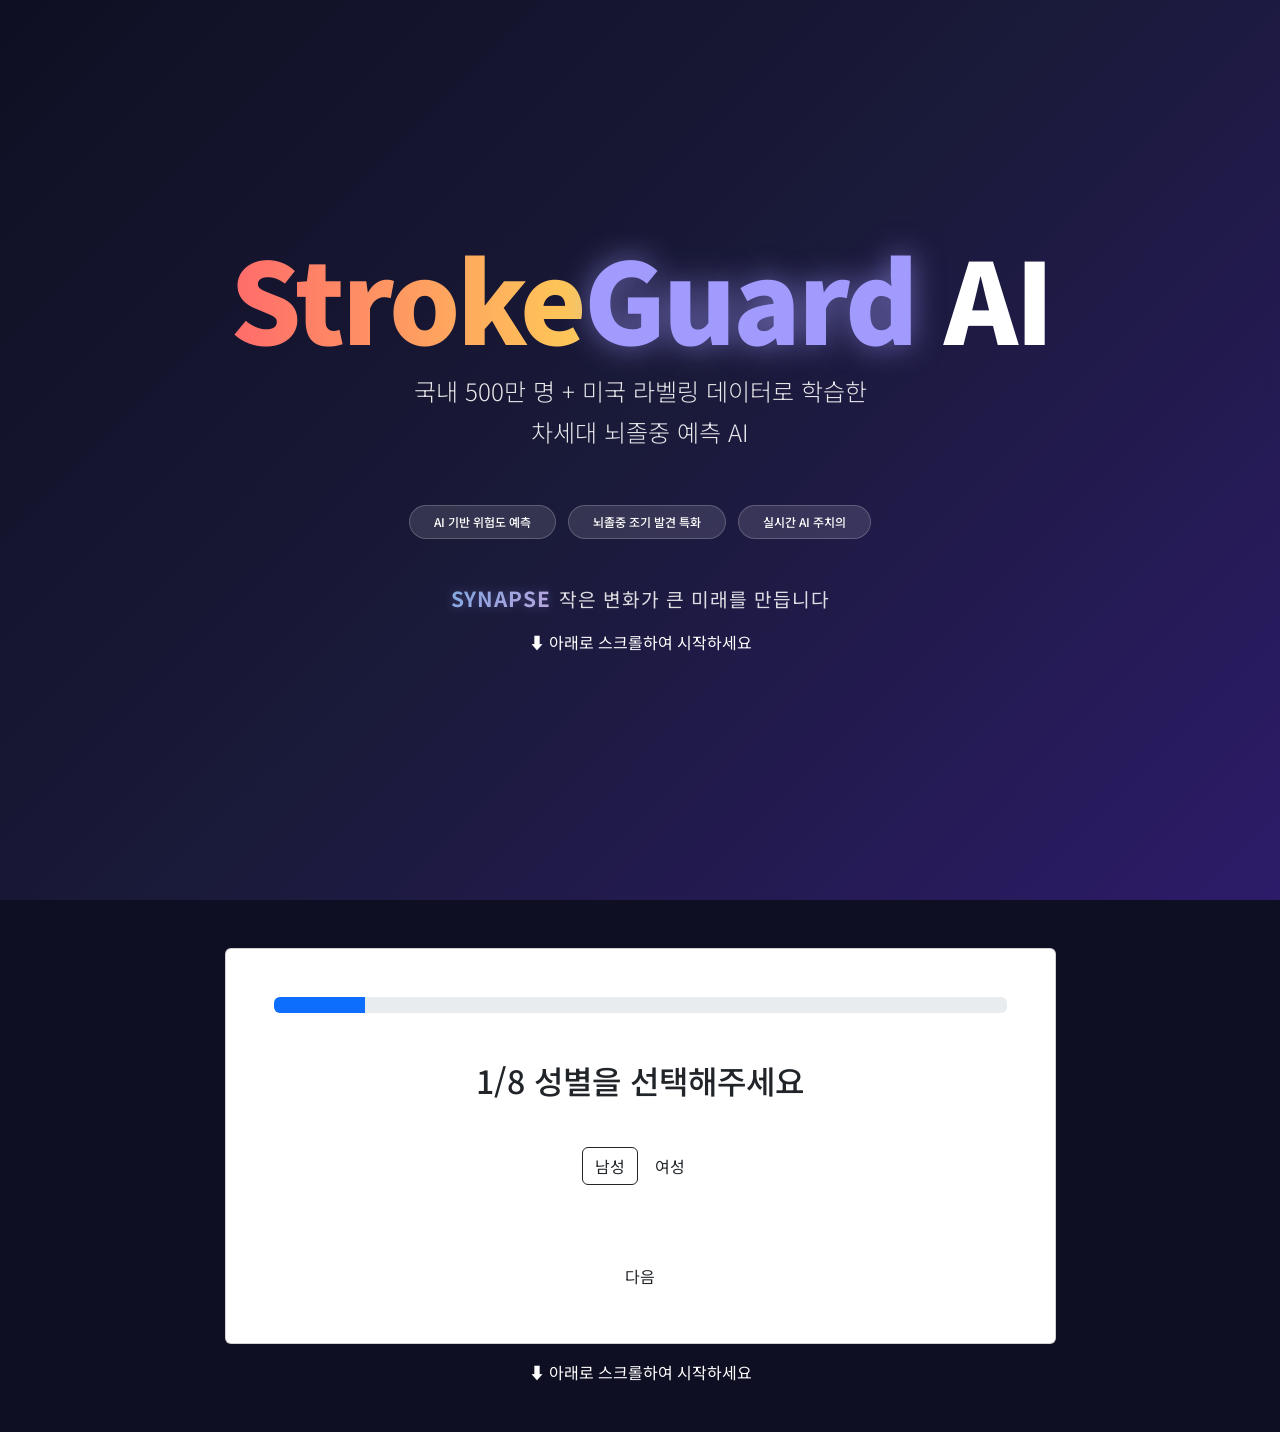
==== commit a7aa92d3: "Add files via upload" ====
--- a/templates/index.html
+++ b/templates/index.html
@@ -4,37 +4,71 @@
     <meta charset="UTF-8">
     <meta name="viewport" content="width=device-width, initial-scale=1">
     <title>StrokeGuard AI</title>
+
     <link href="https://cdn.jsdelivr.net/npm/bootstrap@5.3.3/dist/css/bootstrap.min.css" rel="stylesheet">
-    <link href="https://fonts.googleapis.com/css2?family=Yoon+Gothic+700:wght@700&family=Noto+Sans+KR:wght@300;400;500;700&display=swap" rel="stylesheet">
+    <link href="https://fonts.googleapis.com/css2?family=Noto+Sans+KR:wght@300;400;500;700&display=swap" rel="stylesheet">
     <link href="https://cdnjs.cloudflare.com/ajax/libs/font-awesome/6.5.0/css/all.min.css" rel="stylesheet">
 
     <style>
         body {margin:0;background:#0f0f23;color:white;font-family:'Noto Sans KR',sans-serif;overflow-x:hidden}
-        .hero{min-height:100vh;background:linear-gradient(135deg,#0f0f23,#1a1a3a,#2d1b69);display:flex;align-items:center;justify-content:center;position:relative}
-        .hero::before{content:'';position:absolute;top:0;left:0;right:0;bottom:0;background:url('https://images.unsplash.com/photo-1638207213803-3c093c7cd506?ixlib=rb-4.0.3&auto=format&fit=crop&q=80') center/cover;opacity:0.15}
-        .hero-content{position:relative;z-index:2;max-width:900px;text-align:center;padding:0 20px;}
-        .title{font-size:clamp(4rem,10vw,7rem);font-weight:900;letter-spacing:-3px;margin:0 0 1.5rem;line-height:0.9;font-family:'Yoon Gothic 700',sans-serif}
-        .stroke{background:linear-gradient(90deg,#ff6b6b,#feca57);-webkit-background-clip:text;-webkit-text-fill-color:transparent}
+
+        .hero{
+            min-height:100vh;
+            background:linear-gradient(135deg,#0f0f23 0%,#1a1a3a 50%,#2d1b69 100%);
+            display:flex;align-items:center;justify-content:center;position:relative
+        }
+        .hero::before{
+            content:'';position:absolute;top:0;left:0;right:0;bottom:0;
+            background:url('https://images.unsplash.com/photo-1638207213803-3c093c7cd506?auto=format&fit=crop&q=80') center/cover;opacity:0.15
+        }
+        .hero-content{position:relative;z-index:2;max-width:900px;text-align:center;padding:0 20px}
+
+        .title{font-size:clamp(4rem,10vw,7rem);font-weight:900;letter-spacing:-3px;margin:0 0 1.5rem;line-height:0.9;}
+        .stroke{background:linear-gradient(90deg,#ff6b6b,#feca57);-webkit-background-clip:text;-webkit-text-fill-color:transparent;}
         .guard{color:#a29bfe;text-shadow:0 0 30px rgba(162,155,254,0.6)}
-        .subtitle{font-size:1.5rem;font-weight:300;margin:0 0 3rem;opacity:0.9;line-height:1.7}
-        .badges{display:flex;flex-wrap:wrap;gap:14px;justify-content:center;margin:0 0 4rem}
-        .badge{background:rgba(255,255,255,0.12);backdrop-filter:blur(10px);border:1px solid rgba(255,255,255,0.2);padding:10px 24px;border-radius:50px;font-weight:500;transition:all 0.3s}
-        .badge:hover{background:rgba(162,155,254,0.3);transform:translateY(-3px)}
-        .tagline{font-size:1.4rem;font-weight:400;opacity:0.9;margin-bottom:80px;}
-        .icon{margin-right:12px;background:linear-gradient(135deg,#54a0ff,#a29bfe);-webkit-background-clip:text;-webkit-text-fill-color:transparent;font-size:1.2rem!important}
-        .animated-hint{position:absolute;bottom:40px;left:0;right:0;text-align:center;font-size:1.2rem;opacity:.75;animation:scrollFade 1.8s infinite ease-in-out}
-        @keyframes scrollFade{0%{opacity:.3;transform:translateY(0)}50%{opacity:1;transform:translateY(6px)}100%{opacity:.3;transform:translateY(0)}}
-        .card{background:rgba(255,255,255,0.95);color:#333;border-radius:28px;box-shadow:0 20px 60px rgba(80,40,150,0.2);}
-        .btn-opt{width:48%;padding:22px;font-size:1.4rem;border:3px solid #6c5ce7;border-radius:20px;background:white;color:#6c5ce7;font-weight:700}
-        .btn-opt.active,.btn-opt:hover{background:#6c5ce7;color:white}
-        .btn-step{background:linear-gradient(135deg,#a29bfe,#6c5ce7);color:white;padding:18px 70px;border-radius:50px;font-size:1.4rem;font-weight:700}
-        .progress{height:12px;border-radius:12px;background:#e0e0e0}
-        .progress-bar{background:linear-gradient(90deg,#a29bfe,#6c5ce7)}
-        .scroll-hint{font-size:0.9rem!important;bottom:10px!important;opacity:.8}
-        .result-high{background:#ff6b6b!important;color:white!important}
-        .result-low{background:#6c5ce7!important;color:white!important}
-        #resultCard{background:rgba(255,255,255,0.05);color:white;border-radius:30px}
-        .result-text-box{font-size:1.3rem;line-height:1.7;margin-top:20px;opacity:.95}
+
+        .subtitle{font-size:1.5rem;font-weight:300;margin-bottom:3rem;opacity:0.9;line-height:1.7}
+
+        .badge{
+            background:rgba(255,255,255,0.12);
+            backdrop-filter:blur(10px);
+            border:1px solid rgba(255,255,255,0.2);
+            padding:10px 24px;border-radius:50px;font-weight:500;margin:4px
+        }
+
+        /* 시냅스 문구 - 캡처 디자인 재현 */
+        .tagline{
+            margin-top:40px;
+            font-size:1.2rem;
+            opacity:0.85;
+            letter-spacing:1px;
+        }
+        .tagline .icon{
+            font-weight:700;
+            font-size:1.3rem;
+            margin-right:8px;
+            background:linear-gradient(135deg,#8ec5fc,#e0c3fc);
+            -webkit-background-clip:text;
+            -webkit-text-fill-color:transparent;
+            text-shadow:0 0 12px rgba(160,160,255,0.4);
+        }
+
+        /* 결과창 색감 개선 */
+        .result-high{
+            background:linear-gradient(135deg,#ff4d4d,#ff7b6b,#ff9966) !important;
+        }
+        .result-low{
+            background:linear-gradient(135deg,#3aa0ff,#5bbcff,#6bc1ff) !important;
+        }
+
+        .result-text-box{
+            word-break:break-word;
+            white-space:pre-line;
+            font-size:1.45rem;
+            line-height:1.8;
+            padding:25px;
+            margin-top:15px;
+        }
     </style>
 </head>
 
@@ -43,18 +77,22 @@
 <!-- HERO -->
 <div class="hero">
     <div class="hero-content">
+
         <h1 class="title"><span class="stroke">Stroke</span><span class="guard">Guard</span> AI</h1>
+
         <p class="subtitle">국내 500만 명 + 미국 라벨링 데이터로 학습한<br>차세대 뇌졸중 예측 AI</p>
 
         <div class="badges">
-            <span class="badge">국내외 기반 학습 모델</span>
-            <span class="badge">뇌졸중 위험 신호 조기 감지</span>
-            <span class="badge">실시간 AI 건강 코칭</span>
+            <span class="badge">AI 기반 위험도 예측</span>
+            <span class="badge">뇌졸중 조기 발견 특화</span>
+            <span class="badge">실시간 AI 주치의</span>
         </div>
 
-        <div class="animated-hint">⬇ 아래로 스크롤하여 설문을 시작하세요</div>
-        <p class="tagline"><span class="icon">SYNAPSE</span>작은 변화가 큰 미래를 만듭니다</p>
-    </div>
+        <p class="tagline text-center">
+            <span class="icon">SYNAPSE</span>작은 변화가 큰 미래를 만듭니다
+        </p>
+
+    <div class='text-center mt-3'>⬇ 아래로 스크롤하여 시작하세요</div></div>
 </div>
 
 
@@ -62,54 +100,39 @@
 <div class="container my-5" id="survey">
     <div class="row justify-content-center">
         <div class="col-lg-9">
-
             <div class="card p-5">
+
                 <div class="progress mb-5"><div class="progress-bar" id="prog" style="width:12.5%"></div></div>
-
                 <h2 class="text-center mb-5" id="question">1/8 성별을 선택해주세요</h2>
 
-                <!-- STEP 1 -->
-                <div id="step1" class="text-center mb-4 step-block">
-                    <button class="btn-opt active" data-value="1">남성</button>
-                    <button class="btn-opt" data-value="0">여성</button>
-                </div>
-
-                <!-- STEP 2 -->
-                <div id="step2" class="d-none step-block text-center">
-                    <input type="number" id="age" class="form-control form-control-lg text-center" placeholder="만 나이 (예: 45)">
-                </div>
-
-                <!-- STEP 3 -->
-                <div id="step3" class="d-none step-block text-center">
-                    <input type="number" id="height" class="form-control form-control-lg text-center" placeholder="키 (cm)">
-                    <input type="number" id="weight" class="form-control form-control-lg text-center mt-3" placeholder="몸무게 (kg)">
-                </div>
-
-                <!-- STEP 4 -->
-                <div id="step4" class="d-none step-block text-center">
-                    <input type="number" id="sbp" class="form-control form-control-lg text-center" placeholder="수축기 혈압 (예: 130)">
-                </div>
-
-                <!-- STEP 5 -->
-                <div id="step5" class="d-none step-block text-center">
-                    <input type="number" id="dbp" class="form-control form-control-lg text-center" placeholder="이완기 혈압 (예: 85)">
-                </div>
-
-                <!-- STEP 6 -->
-                <div id="step6" class="d-none step-block text-center">
-                    <input type="number" id="glucose" class="form-control form-control-lg text-center" placeholder="공복 혈당 (예: 110)">
-                </div>
-
-                <!-- STEP 7 -->
-                <div id="step7" class="d-none step-block text-center mb-4">
-                    <button class="btn-opt active" data-value="0">비흡연</button>
-                    <button class="btn-opt" data-value="1">흡연</button>
-                </div>
-
-                <!-- STEP 8 -->
-                <div id="step8" class="d-none step-block text-center mb-4">
-                    <button class="btn-opt active" data-value="0">주 1회 미만</button>
-                    <button class="btn-opt" data-value="1">주 1회 이상</button>
+                <div id="step1" class="text-center mb-4">
+                    <button class="btn btn-opt active" data-value="1">남성</button>
+                    <button class="btn btn-opt" data-value="2">여성</button>
+                </div>
+
+                <div id="step2" class="d-none text-center">
+                    <input type="number" class="form-control form-control-lg text-center" id="age" placeholder="만 나이 (예: 65)">
+                </div>
+
+                <div id="step3" class="d-none text-center">
+                    <input type="number" class="form-control form-control-lg text-center" id="height" placeholder="키 (cm)">
+                    <input type="number" class="form-control form-control-lg text-center mt-3" id="weight" placeholder="몸무게 (kg)">
+                </div>
+
+                <div id="step4" class="d-none text-center"><input type="number" class="form-control form-control-lg text-center" id="sbp" placeholder="수축기 혈압 (예: 140)"></div>
+                <div id="step5" class="d-none text-center"><input type="number" class="form-control form-control-lg text-center" id="dbp" placeholder="이완기 혈압 (예: 90)"></div>
+                <div id="step6" class="d-none text-center"><input type="number" class="form-control form-control-lg text-center" id="glucose" placeholder="공복 혈당 (예: 120)"></div>
+
+                <div id="step7" class="d-none text-center mb-4">
+                    <p class="fs-3 fw-bold mb-4">흡연하시나요?</p>
+                    <button class="btn btn-opt active" data-value="0">주 1회 미만</button>
+                    <button class="btn btn-opt" data-value="1">주 1회 이상</button>
+                </div>
+
+                <div id="step8" class="d-none text-center mb-4">
+                    <p class="fs-3 fw-bold mb-4">음주하시나요?</p>
+                    <button class="btn btn-opt active" data-value="0">주 1회 미만</button>
+                    <button class="btn btn-opt" data-value="1">주 1회 이상</button>
                 </div>
 
                 <div class="text-center mt-5">
@@ -120,95 +143,86 @@
 
             </div>
         </div>
-    </div>
+    <div class='text-center mt-3'>⬇ 아래로 스크롤하여 시작하세요</div></div>
 </div>
-
 
 <!-- RESULT -->
 <div class="container my-5 d-none" id="result">
     <div class="row justify-content-center">
-        <div class="col-lg-9">
+        <div class="col-lg-8">
             <div class="card p-5 text-white text-center" id="resultCard"></div>
         </div>
-    </div>
+    <div class='text-center mt-3'>⬇ 아래로 스크롤하여 시작하세요</div></div>
 </div>
 
-
-
 <script>
-document.querySelectorAll(".step-block .btn-opt").forEach(btn=>{
-    btn.addEventListener("click",function(){
-        const group=this.closest(".step-block").querySelectorAll(".btn-opt");
-        group.forEach(b=>b.classList.remove("active"));
-        this.classList.add("active");
-    });
-});
-
-const questions=[
+const questions = [
     "성별을 선택해주세요",
-    "만 나이를 입력해주세요",
-    "키와 몸무게를 입력해주세요",
+    "나이를 입력해주세요",
+    "키와 몸무게를 입력해주세요 (BMI 자동 계산)",
     "수축기 혈압을 입력해주세요",
     "이완기 혈압을 입력해주세요",
     "공복 혈당을 입력해주세요",
-    "흡연 여부를 선택해주세요",
-    "음주 여부를 선택해주세요"
+    "흡연하시나요?",
+    "음주하시나요?"
 ];
 
-let step=1;
-const data={gender:1, smoking:0, drinking:0};
-
-document.getElementById("next").onclick=()=>{
-
-    if(step===1) data.gender=Number(document.querySelector("#step1 .active").dataset.value);
+let step = 1;
+const data = { gender:1, smoking:0, drinking:0 };
+
+document.querySelectorAll(".btn-opt").forEach(b=>{
+    b.onclick = ()=> {
+        b.parentNode.querySelectorAll(".btn-opt").forEach(x=>x.classList.remove("active"));
+        b.classList.add("active");
+    }
+});
+
+document.getElementById("next").onclick = ()=>{
+
+    if(step===1) data.gender = document.querySelector("#step1 .active").dataset.value;
+    if(step===7) data.smoking = document.querySelector("#step7 .active").dataset.value;
+    if(step===8) data.drinking = document.querySelector("#step8 .active").dataset.value;
 
     if(step===2){
-        let v=document.getElementById("age").value;
-        if(!v) return alert("만 나이를 입력해주세요");
-        data.age=Number(v);
+        let age = document.getElementById("age").value;
+        if(!age){alert("나이를 입력해주세요");return;}
+        data.age = parseFloat(age);
     }
 
     if(step===3){
-        let h=Number(document.getElementById("height").value);
-        let w=Number(document.getElementById("weight").value);
-        if(!h || !w) return alert("키·몸무게를 모두 입력해주세요");
-        data.bmi=Number((w/((h/100)**2)).toFixed(1));
+        let h = document.getElementById("height").value;
+        let w = document.getElementById("weight").value;
+        if(!h || !w){ alert("키와 몸무게를 모두 입력해주세요"); return; }
+        data.bmi = (w / ((h/100)**2)).toFixed(1);
     }
 
     if(step===4){
-        let v=document.getElementById("sbp").value;
-        if(!v) return alert("수축기 혈압을 입력해주세요");
-        data.sbp=Number(v);
+        let v = document.getElementById("sbp").value;
+        if(!v){alert("수축기 혈압을 입력해주세요");return;}
+        data.sbp = parseFloat(v);
     }
 
     if(step===5){
-        let v=document.getElementById("dbp").value;
-        if(!v) return alert("이완기 혈압을 입력해주세요");
-        data.dbp=Number(v);
+        let v = document.getElementById("dbp").value;
+        if(!v){alert("이완기 혈압을 입력해주세요");return;}
+        data.dbp = parseFloat(v);
     }
 
     if(step===6){
-        let v=document.getElementById("glucose").value;
-        if(!v) return alert("공복 혈당을 입력해주세요");
-        data.glucose=Number(v);
-    }
-
-    if(step===7){
-        data.smoking=Number(document.querySelector("#step7 .active").dataset.value);
-    }
-
-    if(step===8){
-        data.drinking=Number(document.querySelector("#step8 .active").dataset.value);
-    }
-
-    if(step<8){
-        document.getElementById(`step${step}`).classList.add("d-none");
+        let v = document.getElementById("glucose").value;
+        if(!v){alert("공복 혈당을 입력해주세요");return;}
+        data.glucose = parseFloat(v);
+    }
+
+    if(step < 8){
+        document.getElementById("step"+step).classList.add("d-none");
         step++;
-        document.getElementById(`step${step}`).classList.remove("d-none");
-        document.getElementById("question").innerText=`${step}/8 ${questions[step-1]}`;
-        document.getElementById("prog").style.width=`${(step/8)*100}%`;
-
-        if(step>1) document.getElementById("prev").classList.remove("d-none");
+        document.getElementById("step"+step).classList.remove("d-none");
+
+        document.getElementById("question").innerText = step+"/8 "+questions[step-1];
+        document.getElementById("prog").style.width = (step/8)*100 + "%";
+        document.getElementById("prev").classList.remove("d-none");
+
         if(step===8){
             document.getElementById("next").classList.add("d-none");
             document.getElementById("submit").classList.remove("d-none");
@@ -216,56 +230,57 @@
     }
 };
 
-document.getElementById("prev").onclick=()=>{
-    document.getElementById(`step${step}`).classList.add("d-none");
+document.getElementById("prev").onclick = ()=>{
+    document.getElementById("step"+step).classList.add("d-none");
     step--;
-    document.getElementById(`step${step}`).classList.remove("d-none");
-    document.getElementById("question").innerText=`${step}/8 ${questions[step-1]}`;
-    document.getElementById("prog").style.width=`${(step/8)*100}%`;
+    document.getElementById("step"+step).classList.remove("d-none");
+
+    document.getElementById("question").innerText = step+"/8 "+questions[step-1];
+    document.getElementById("prog").style.width = (step/8)*100 + "%";
 
     if(step===1) document.getElementById("prev").classList.add("d-none");
     document.getElementById("submit").classList.add("d-none");
     document.getElementById("next").classList.remove("d-none");
 };
 
-
-document.getElementById("submit").onclick=()=>{
-
-    if(Object.values(data).some(v=>v===undefined)){
-        alert("입력되지 않은 항목이 있습니다.");
-        return;
-    }
+document.getElementById("submit").onclick = ()=>{
 
     document.getElementById("survey").classList.add("d-none");
     document.getElementById("result").classList.remove("d-none");
 
-    document.getElementById("resultCard").innerHTML=`
-        <h2>AI 분석 중...</h2>
-        <div class="spinner-border text-light my-4" style="width:4rem;height:4rem"></div>
+    document.getElementById("resultCard").innerHTML = `
+        <h2>AI가 분석 중입니다...</h2>
+        <div class="spinner-border text-light" style="width:4rem;height:4rem"></div>
+        <p class="mt-4 fs-4">잠시만 기다려주세요</p>
     `;
 
-    fetch("/predict",{
+    fetch("/predict", {
         method:"POST",
-        headers:{"Content-Type":"application/json"},
+        headers:{ "Content-Type":"application/json" },
         body:JSON.stringify(data)
     })
     .then(r=>r.json())
     .then(res=>{
-
-        const card=document.getElementById("resultCard");
+        const card = document.getElementById("resultCard");
 
         card.classList.remove("result-high","result-low");
-        card.classList.add(res.risk_class || "result-low");
-
-        card.innerHTML=`
-            <h1 class="display-1 fw-bold mb-3">${res.prob || 0}%</h1>
-            <h2 class="display-5 mb-4">${res.risk_text || "저위험"}군</h2>
-            <div class="result-text-box">${res.advice || "AI 조언을 불러오지 못했습니다."}</div>
+        card.classList.add(res.risk_class);
+
+        card.innerHTML = `
+            <h1 class="display-1 fw-bold mb-3">${res.prob}%</h1>
+            <h2 class="display-5 mb-4">${res.risk_text}군</h2>
+
+            <div class="result-text-box">${res.advice}</div>
+
+            <p class="mt-4" style="font-size:1rem;opacity:0.85;">
+                조언 생성 모델: <strong>Groq LLaMA-3.1-8B-Instant</strong>
+            </p>
+
             <button class="btn btn-light btn-lg mt-5 px-5" onclick="location.reload()">다시 검사하기</button>
         `;
     })
     .catch(()=>{
-        document.getElementById("resultCard").innerHTML=`
+        document.getElementById("resultCard").innerHTML = `
             <h2>서버 오류 발생</h2>
             <button class="btn btn-light mt-4" onclick="location.reload()">다시 시도</button>
         `;
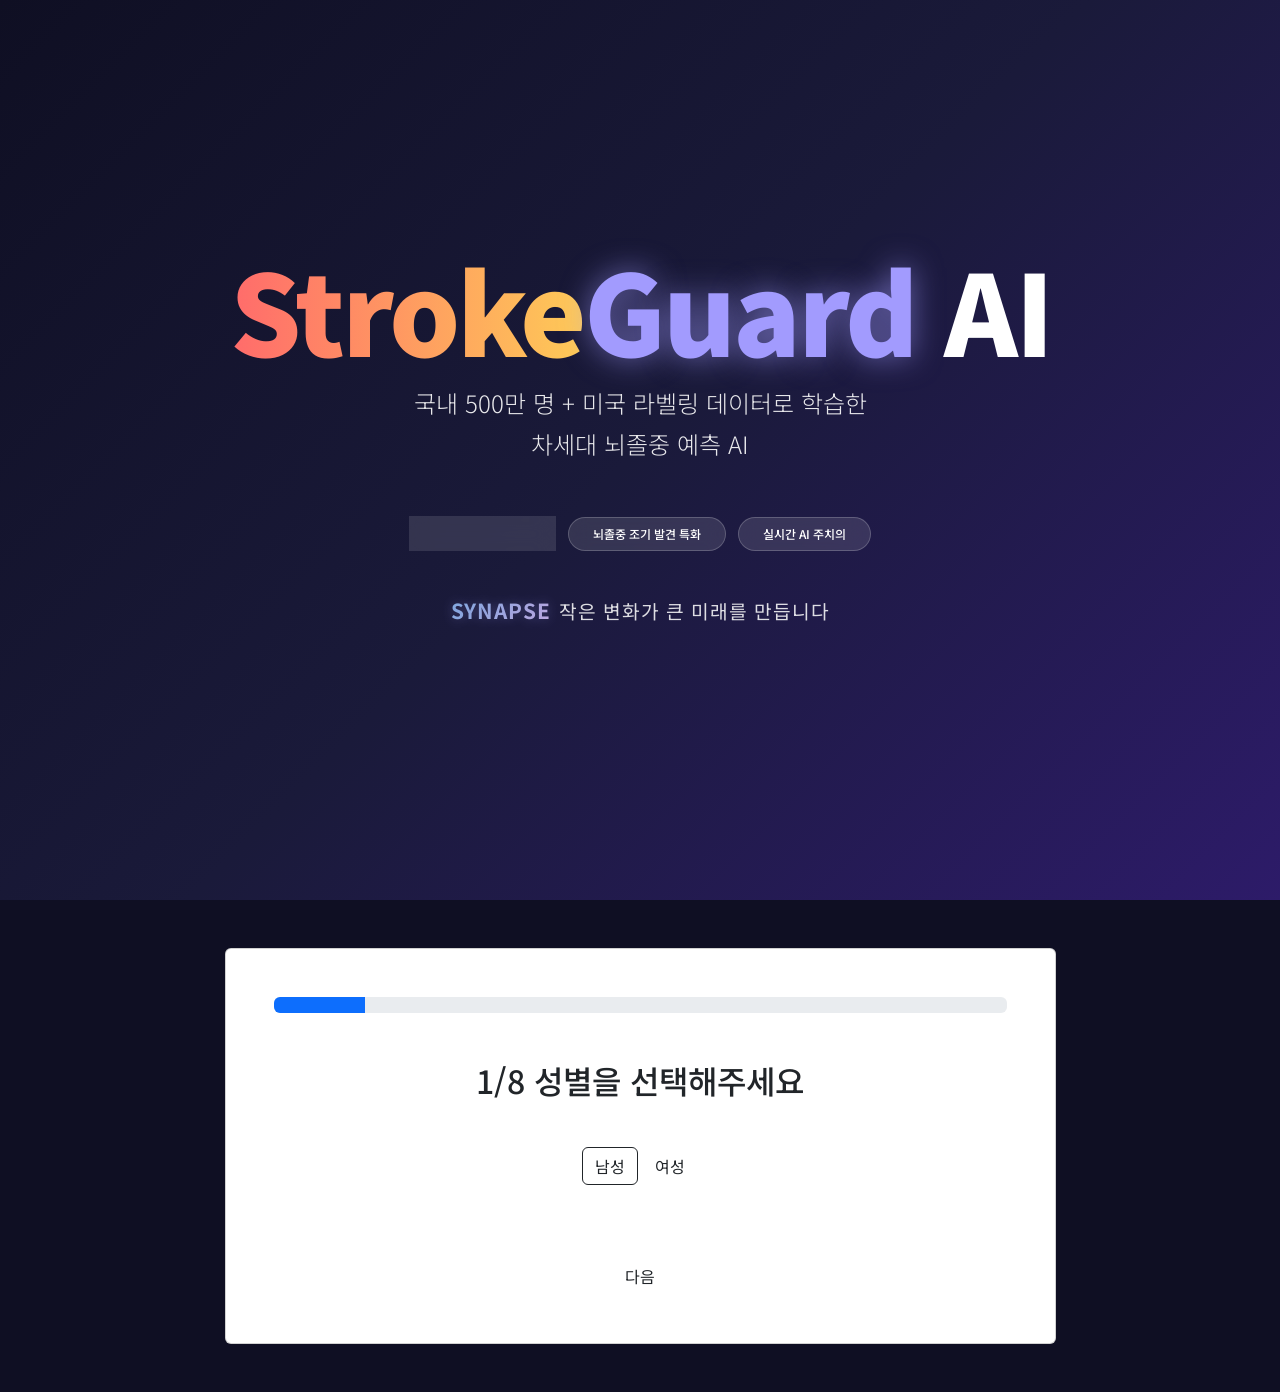
==== commit e0ef6b94: "Add files via upload" ====
--- a/templates/index.html
+++ b/templates/index.html
@@ -92,7 +92,7 @@
             <span class="icon">SYNAPSE</span>작은 변화가 큰 미래를 만듭니다
         </p>
 
-    <div class='text-center mt-3'>⬇ 아래로 스크롤하여 시작하세요</div></div>
+    </div>
 </div>
 
 
@@ -111,7 +111,7 @@
                 </div>
 
                 <div id="step2" class="d-none text-center">
-                    <input type="number" class="form-control form-control-lg text-center" id="age" placeholder="만 나이 (예: 65)">
+                    <input type="number" class="form-control form-control-lg text-center" id="age" placeholder="나이 (예: 65)">
                 </div>
 
                 <div id="step3" class="d-none text-center">
@@ -125,14 +125,14 @@
 
                 <div id="step7" class="d-none text-center mb-4">
                     <p class="fs-3 fw-bold mb-4">흡연하시나요?</p>
-                    <button class="btn btn-opt active" data-value="0">주 1회 미만</button>
-                    <button class="btn btn-opt" data-value="1">주 1회 이상</button>
+                    <button class="btn btn-opt active" data-value="0">아니오</button>
+                    <button class="btn btn-opt" data-value="1">예</button>
                 </div>
 
                 <div id="step8" class="d-none text-center mb-4">
                     <p class="fs-3 fw-bold mb-4">음주하시나요?</p>
-                    <button class="btn btn-opt active" data-value="0">주 1회 미만</button>
-                    <button class="btn btn-opt" data-value="1">주 1회 이상</button>
+                    <button class="btn btn-opt active" data-value="0">아니오</button>
+                    <button class="btn btn-opt" data-value="1">예</button>
                 </div>
 
                 <div class="text-center mt-5">
@@ -143,7 +143,7 @@
 
             </div>
         </div>
-    <div class='text-center mt-3'>⬇ 아래로 스크롤하여 시작하세요</div></div>
+    </div>
 </div>
 
 <!-- RESULT -->
@@ -152,7 +152,7 @@
         <div class="col-lg-8">
             <div class="card p-5 text-white text-center" id="resultCard"></div>
         </div>
-    <div class='text-center mt-3'>⬇ 아래로 스크롤하여 시작하세요</div></div>
+    </div>
 </div>
 
 <script>
